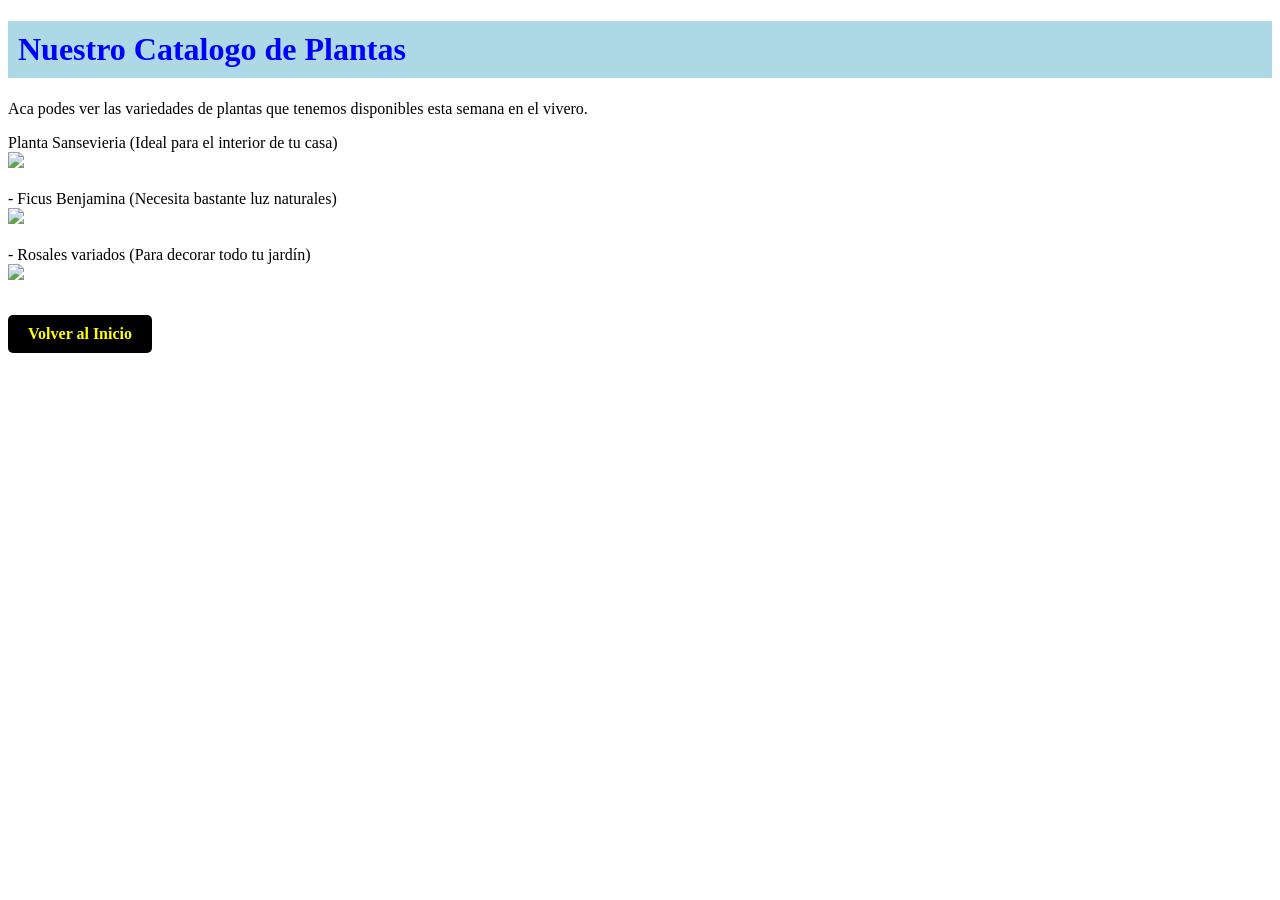
==== catalogo.html @ 85c23165 "entrega 3 css" ====
<!DOCTYPE html>
<html>
<head>
    <title>Vivero Raiz - Catalogo</title>
    <style>
        .boton-estilo {
            background-color: black;
            color: yellow;
            padding: 10px 20px;
            text-decoration: none;
            display: inline-block;
            font-weight: bold;
            border-radius: 5px;
            margin-top: 15px;
        }
    </style>
</head>
<body>

    <h1 style="color: blue; background-color: lightblue; padding: 10px;">
        Nuestro Catalogo de Plantas
    </h1>

    <p>
        Aca podes ver las variedades de plantas que tenemos disponibles esta semana en el vivero.
    </p> Planta Sansevieria (Ideal para el interior de tu casa)<br>
        <img src="img/planta1.jpg" width="200"><br><br>
        - Ficus Benjamina (Necesita bastante luz naturales)<br>
        <img src="img/planta2.jpg" width="200"><br><br>
        - Rosales variados (Para decorar todo tu jardín)<br>
        <img src="img/planta3.jpg" width="200">

     </p>

    <a href="index.html" class="boton-estilo">Volver al Inicio</a>

</body>
</html>
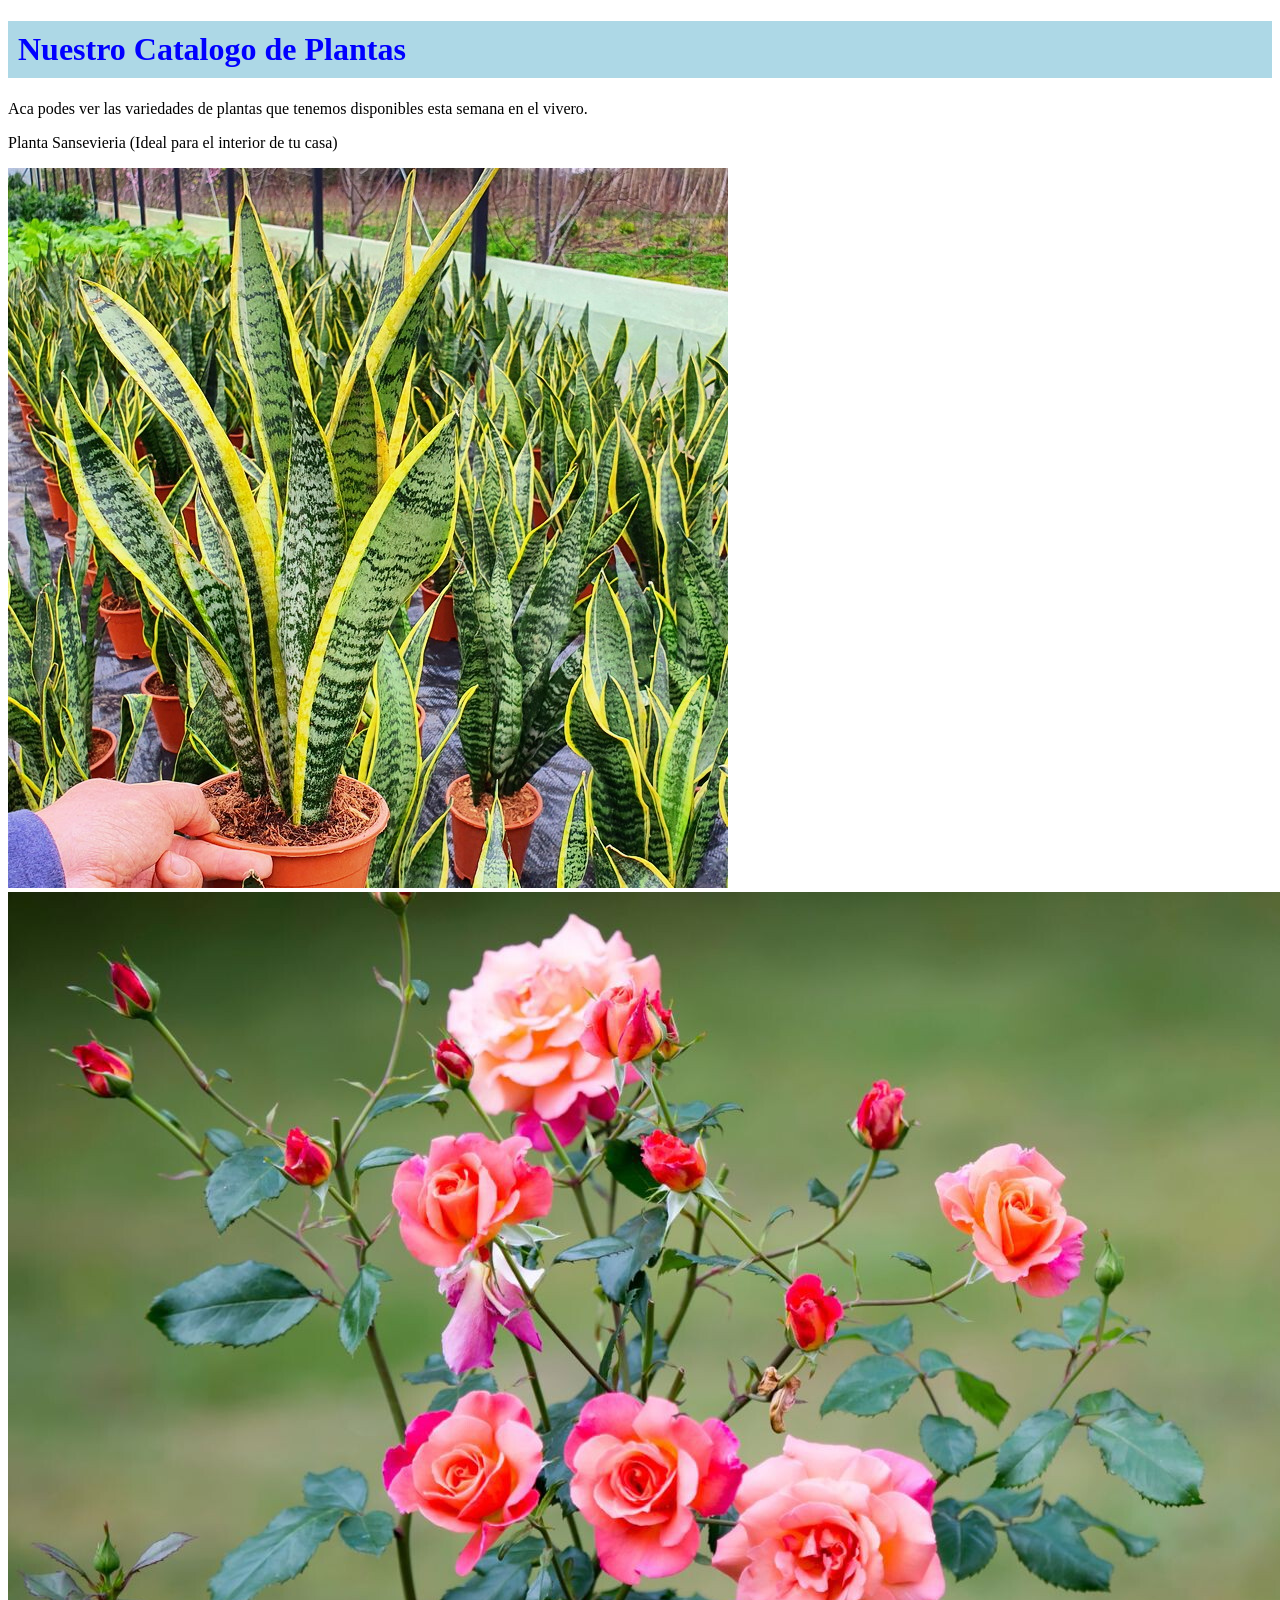
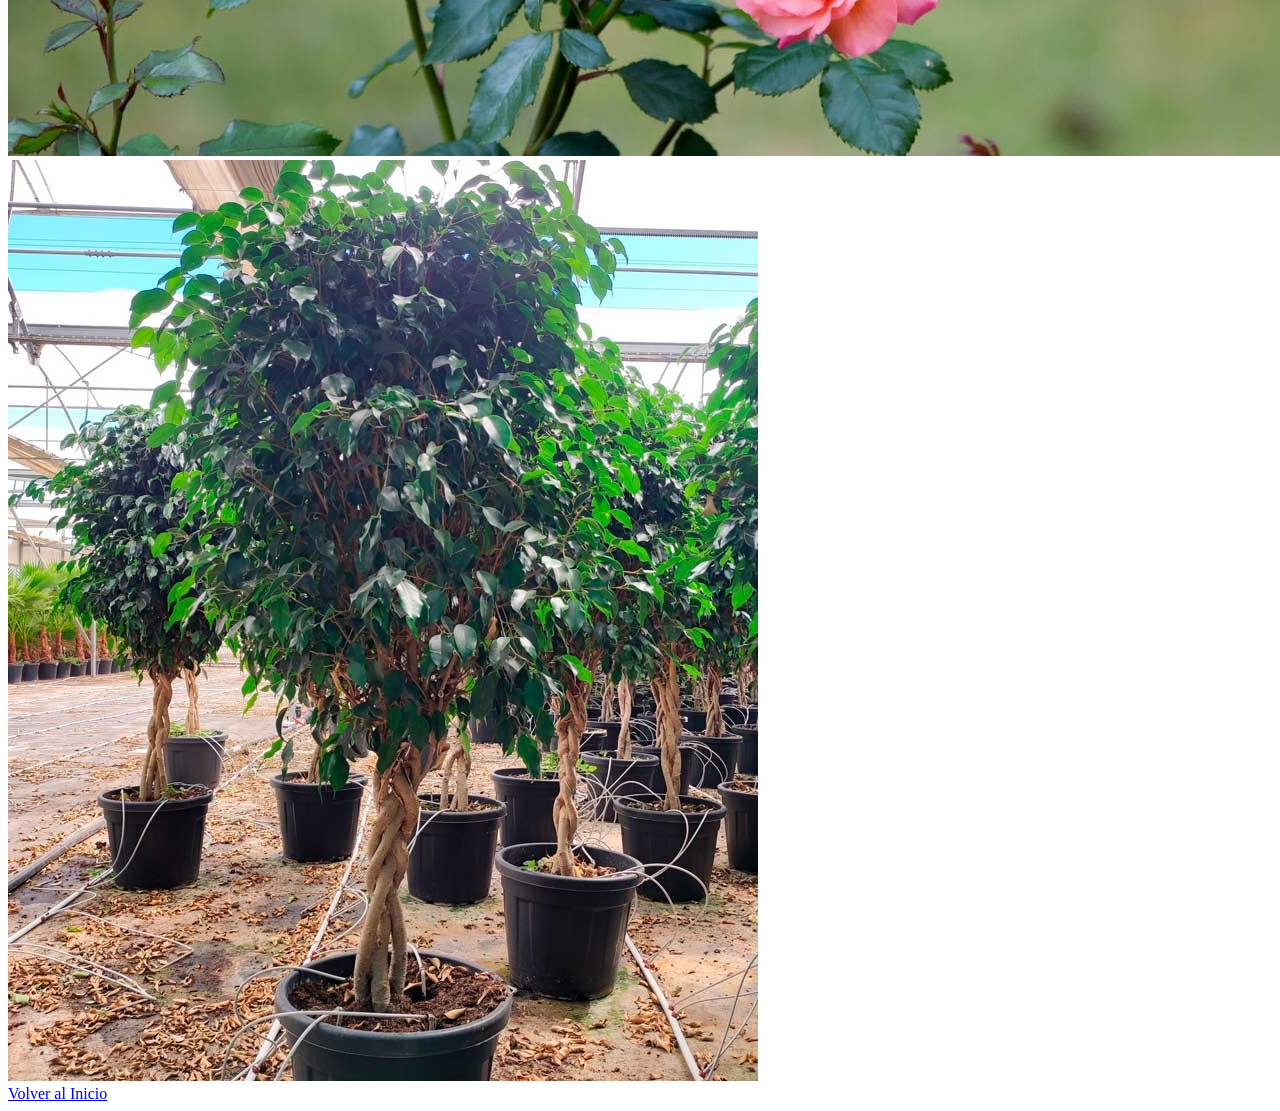
==== commit 1d2aef5c: "entrega hasta punto 5" ====
--- a/catalogo.html
+++ b/catalogo.html
@@ -2,18 +2,8 @@
 <html>
 <head>
     <title>Vivero Raiz - Catalogo</title>
-    <style>
-        .boton-estilo {
-            background-color: black;
-            color: yellow;
-            padding: 10px 20px;
-            text-decoration: none;
-            display: inline-block;
-            font-weight: bold;
-            border-radius: 5px;
-            margin-top: 15px;
-        }
-    </style>
+    <link rel="stylesheet" href="CATALOGO.CSS">
+
 </head>
 <body>
 
@@ -24,15 +14,20 @@
     <p>
         Aca podes ver las variedades de plantas que tenemos disponibles esta semana en el vivero.
     </p> Planta Sansevieria (Ideal para el interior de tu casa)<br>
-        <img src="img/planta1.jpg" width="200"><br><br>
-        - Ficus Benjamina (Necesita bastante luz naturales)<br>
-        <img src="img/planta2.jpg" width="200"><br><br>
-        - Rosales variados (Para decorar todo tu jardín)<br>
-        <img src="img/planta3.jpg" width="200">
+    </p>
+ 
 
-     </p>
+<img src="img/sansevieria.jpg" alt="Planta de interior">
+
+<img src="/img/rosales.jpeg"  alt="Planta de interior">
+
+
+<img src="img/ficus.jpg" alt="Planta de interior"><br>
+
+
+    
 
     <a href="index.html" class="boton-estilo">Volver al Inicio</a>
 
 </body>
-</html>+</html>
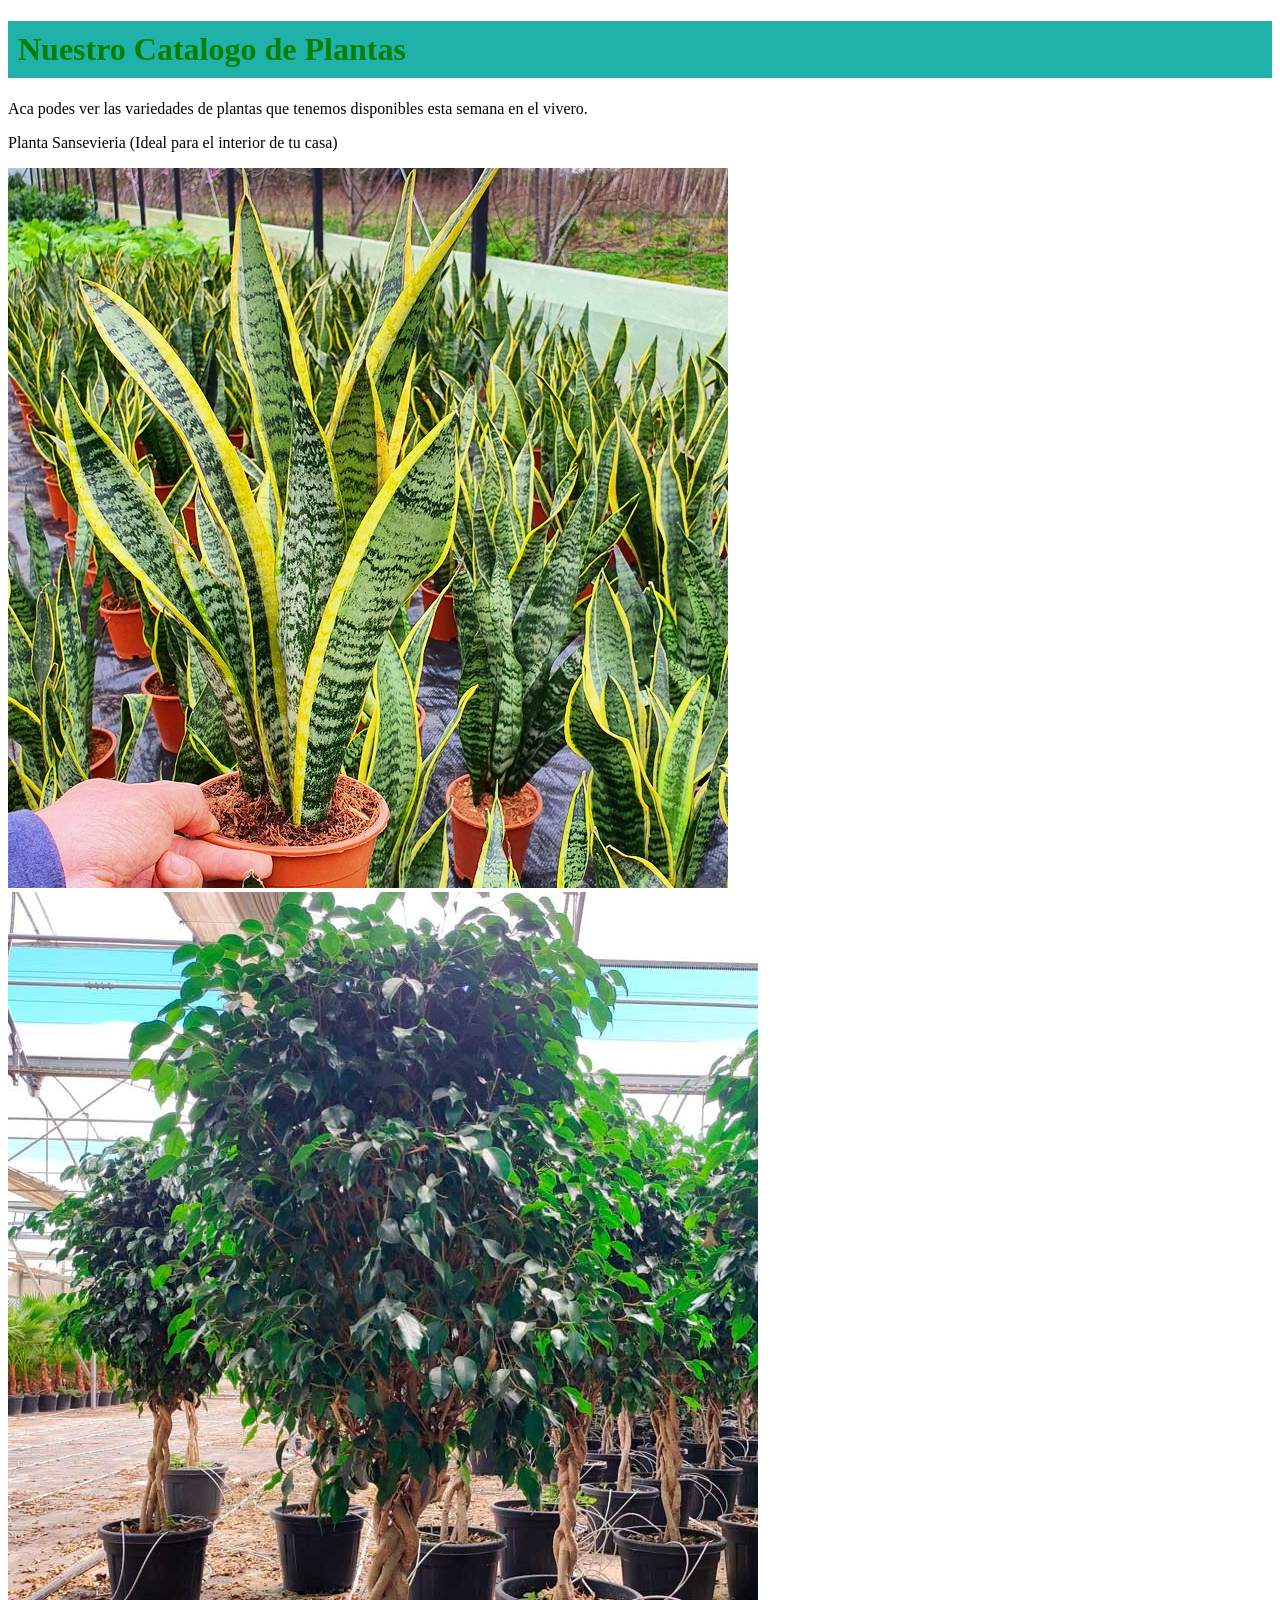
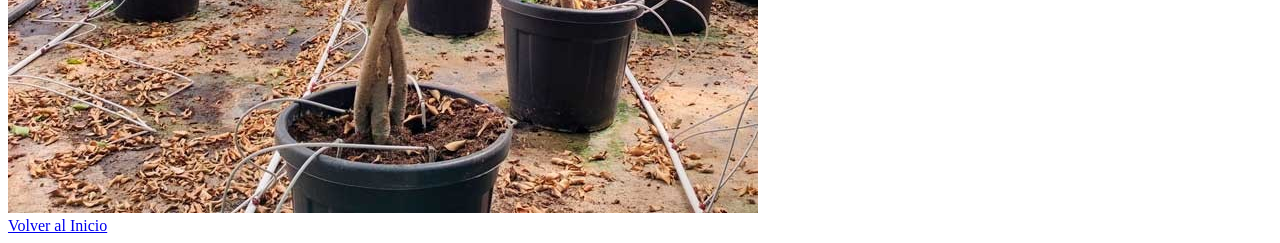
==== commit 05475218: "correccion" ====
--- a/catalogo.html
+++ b/catalogo.html
@@ -7,7 +7,7 @@
 </head>
 <body>
 
-    <h1 style="color: blue; background-color: lightblue; padding: 10px;">
+    <h1 style="color: green; background-color: lightseagreen; padding: 10px;">
         Nuestro Catalogo de Plantas
     </h1>
 
@@ -16,13 +16,17 @@
     </p> Planta Sansevieria (Ideal para el interior de tu casa)<br>
     </p>
  
+ <div   class="contenedor-plantas"
 
+
+
+
+ <img src="img/rosales.jpeg"  alt="Planta de interior">
 <img src="img/sansevieria.jpg" alt="Planta de interior">
 
-<img src="/img/rosales.jpeg"  alt="Planta de interior">
+<img src="img/ficus.jpg" alt="Planta de interior"><br>
 
-
-<img src="img/ficus.jpg" alt="Planta de interior"><br>
+</div>
 
 
     
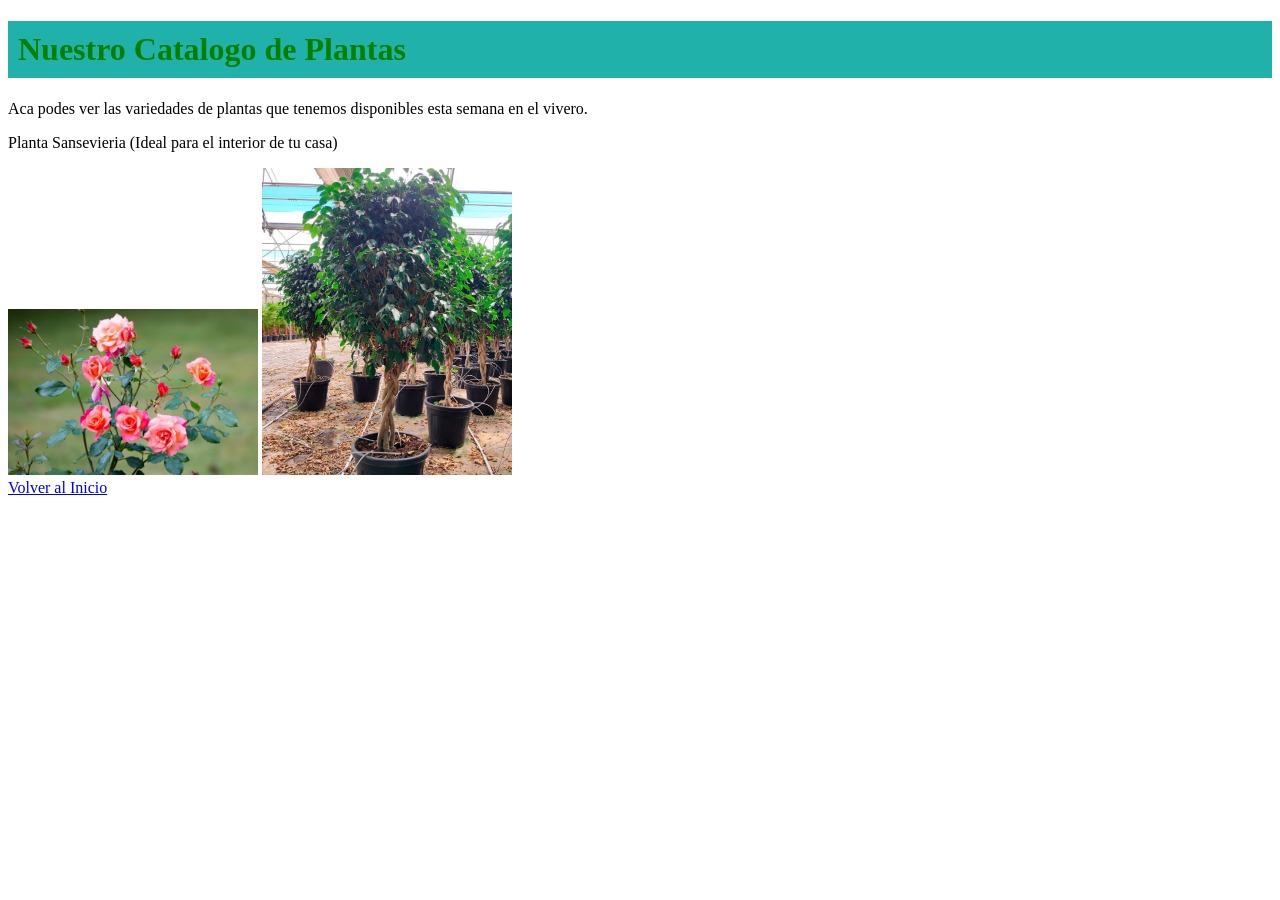
==== commit 2859d298: "catalogo.html" ====
--- a/catalogo.html
+++ b/catalogo.html
@@ -18,13 +18,12 @@
  
  <div   class="contenedor-plantas"
 
+<img src="img/sansevieria.jpg" alt="Planta de interior" width="250">
+<img src="img/rosales.jpeg" alt="Planta de interior" width="250">
+<img src="img/ficus.jpg" alt="Planta de interior" width="250">
 
 
 
- <img src="img/rosales.jpeg"  alt="Planta de interior">
-<img src="img/sansevieria.jpg" alt="Planta de interior">
-
-<img src="img/ficus.jpg" alt="Planta de interior"><br>
 
 </div>
 
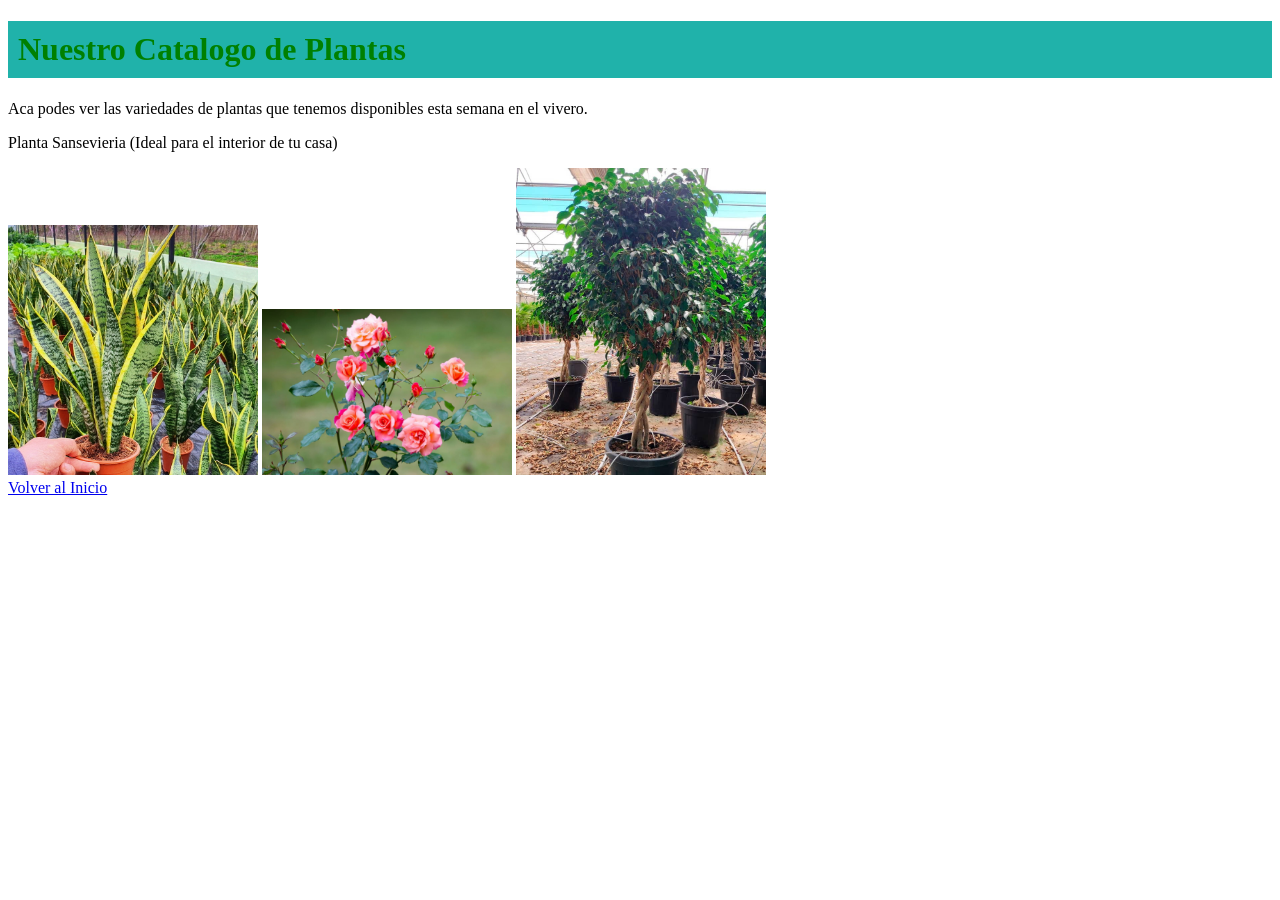
==== commit 0dccb5a5: "catalogo corrección" ====
--- a/catalogo.html
+++ b/catalogo.html
@@ -16,7 +16,8 @@
     </p> Planta Sansevieria (Ideal para el interior de tu casa)<br>
     </p>
  
- <div   class="contenedor-plantas"
+ <div   class="contenedor-plantas">
+    
 
 <img src="img/sansevieria.jpg" alt="Planta de interior" width="250">
 <img src="img/rosales.jpeg" alt="Planta de interior" width="250">
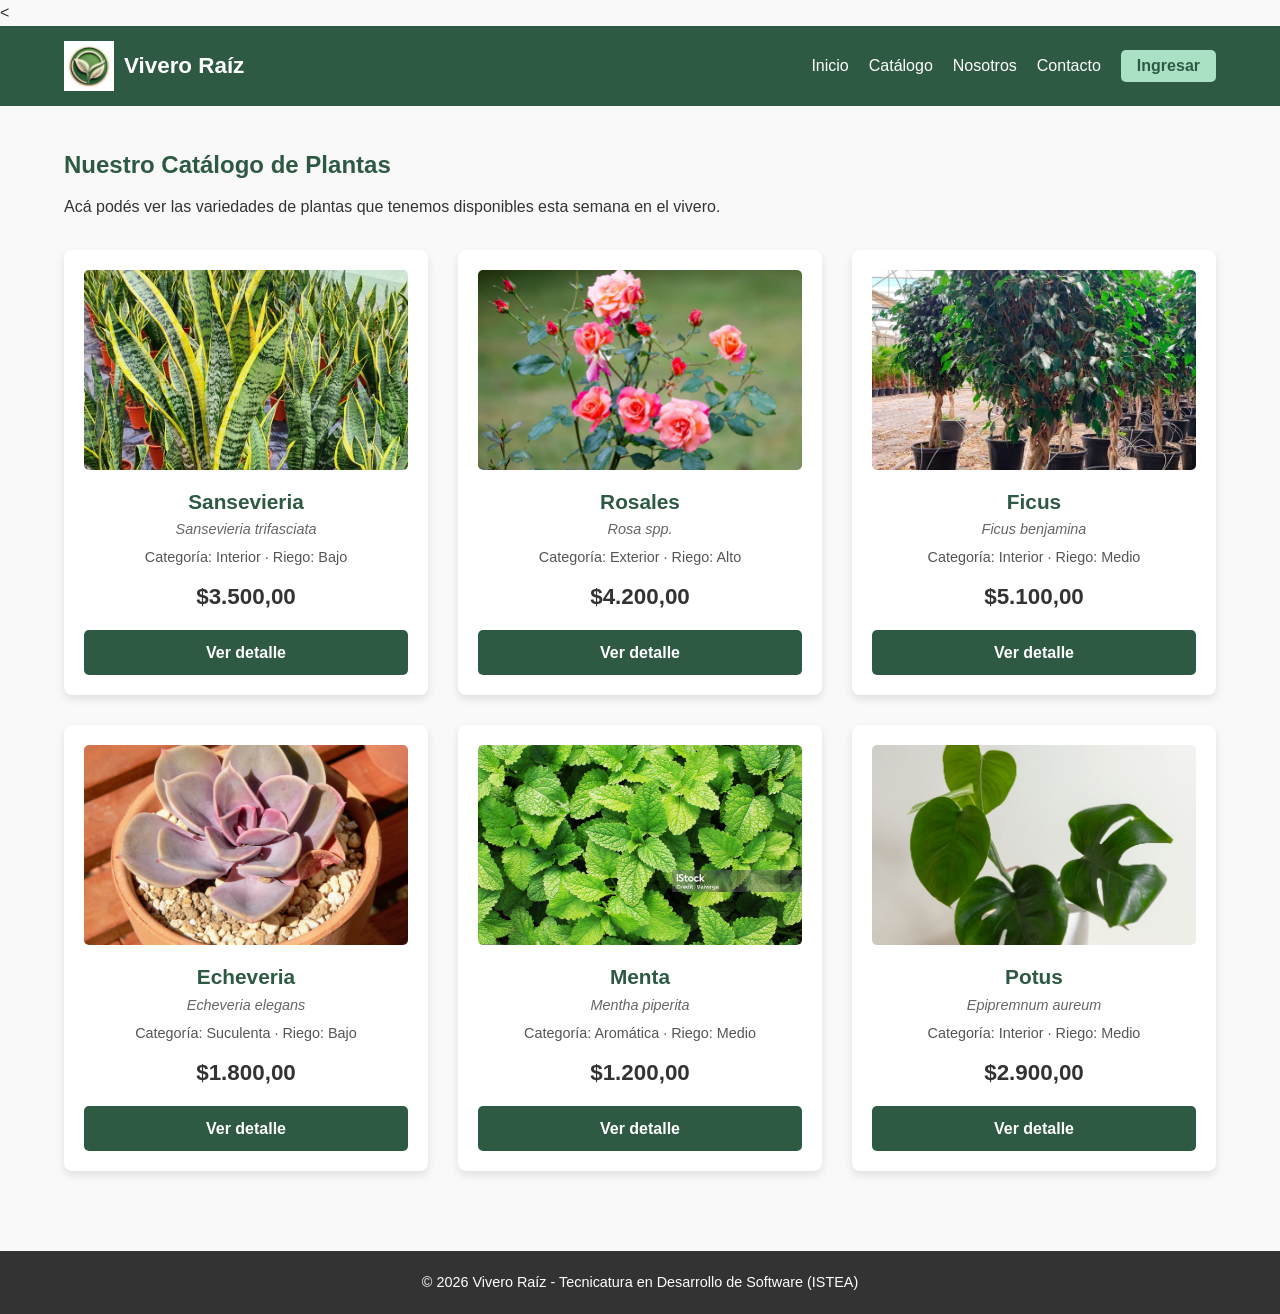
==== commit 38b55651: "correccion" ====
--- a/catalogo.html
+++ b/catalogo.html
@@ -1,37 +1,106 @@
-<!DOCTYPE html>
-<html>
+<<!DOCTYPE html>
+<html lang="es">
 <head>
-    <title>Vivero Raiz - Catalogo</title>
-    <link rel="stylesheet" href="CATALOGO.CSS">
-
+    <meta charset="UTF-8">
+    <title>Vivero Raíz - Catálogo</title>
+    <!-- Conectamos al archivo unico de estilos -->
+    <link rel="stylesheet" href="css/estilos.css">
 </head>
 <body>
 
-    <h1 style="color: green; background-color: lightseagreen; padding: 10px;">
-        Nuestro Catalogo de Plantas
-    </h1>
+    <!-- Encabezado unificado -->
+    <header>
+        <div class="logo-contenedor">
+            <img src="img/logovivero.jpg" alt="Logo de Vivero Raíz" width="50">
+            <span>Vivero Raíz</span>
+        </div>
+        <nav>
+            <ul>
+                <li><a href="index.html">Inicio</a></li>
+                <li><a href="catalogo.html">Catálogo</a></li>
+                <li><a href="nosotros.html">Nosotros</a></li>
+                <li><a href="contacto.html">Contacto</a></li>
+                <li><a href="login.html" class="btn-ingresar">Ingresar</a></li>
+            </ul>
+        </nav>
+    </header>
 
-    <p>
-        Aca podes ver las variedades de plantas que tenemos disponibles esta semana en el vivero.
-    </p> Planta Sansevieria (Ideal para el interior de tu casa)<br>
-    </p>
- 
- <div   class="contenedor-plantas">
-    
+    <!-- Contenido Principal -->
+    <main>
+        <section class="seccion-catalogo">
+            <h1>Nuestro Catálogo de Plantas</h1>
+            <p>Acá podés ver las variedades de plantas que tenemos disponibles esta semana en el vivero.</p>
 
-<img src="img/sansevieria.jpg" alt="Planta de interior" width="250">
-<img src="img/rosales.jpeg" alt="Planta de interior" width="250">
-<img src="img/ficus.jpg" alt="Planta de interior" width="250">
+            <div class="contenedor-plantas">
 
+                <!-- Planta 1 -->
+                <article class="producto-card">
+                    <img src="img/sansevieria.jpg" alt="Planta Sansevieria">
+                    <h3>Sansevieria</h3>
+                    <p class="cientifico">Sansevieria trifasciata</p>
+                    <p class="info-planta">Categoría: Interior · Riego: Bajo</p>
+                    <span class="precio">$3.500,00</span>
+                    <a href="planta.html" class="btn-detalle">Ver detalle</a>
+                </article>
 
+                <!-- Planta 2 -->
+                <article class="producto-card">
+                    <img src="img/rosales.jpeg" alt="Planta Rosales">
+                    <h3>Rosales</h3>
+                    <p class="cientifico">Rosa spp.</p>
+                    <p class="info-planta">Categoría: Exterior · Riego: Alto</p>
+                    <span class="precio">$4.200,00</span>
+                    <a href="planta.html" class="btn-detalle">Ver detalle</a>
+                </article>
 
+                <!-- Planta 3 -->
+                <article class="producto-card">
+                    <img src="img/ficus.jpg" alt="Planta Ficus">
+                    <h3>Ficus</h3>
+                    <p class="cientifico">Ficus benjamina</p>
+                    <p class="info-planta">Categoría: Interior · Riego: Medio</p>
+                    <span class="precio">$5.100,00</span>
+                    <a href="planta.html" class="btn-detalle">Ver detalle</a>
+                </article>
 
-</div>
+                <!-- Planta 4 -->
+                <article class="producto-card">
+                    <img src="img/succulent.jpg" alt="Planta Suculenta">
+                    <h3>Echeveria</h3>
+                    <p class="cientifico">Echeveria elegans</p>
+                    <p class="info-planta">Categoría: Suculenta · Riego: Bajo</p>
+                    <span class="precio">$1.800,00</span>
+                    <a href="planta.html" class="btn-detalle">Ver detalle</a>
+                </article>
 
+                <!-- Planta 5 -->
+                <article class="producto-card">
+                    <img src="img/menta.jpg" alt="Planta Aromática">
+                    <h3>Menta</h3>
+                    <p class="cientifico">Mentha piperita</p>
+                    <p class="info-planta">Categoría: Aromática · Riego: Medio</p>
+                    <span class="precio">$1.200,00</span>
+                    <a href="planta.html" class="btn-detalle">Ver detalle</a>
+                </article>
 
-    
+                <!-- Planta 6 -->
+                <article class="producto-card">
+                    <img src="img/potus.jpg" alt="Planta Potus">
+                    <h3>Potus</h3>
+                    <p class="cientifico">Epipremnum aureum</p>
+                    <p class="info-planta">Categoría: Interior · Riego: Medio</p>
+                    <span class="precio">$2.900,00</span>
+                    <a href="planta.html" class="btn-detalle">Ver detalle</a>
+                </article>
 
-    <a href="index.html" class="boton-estilo">Volver al Inicio</a>
+            </div>
+        </section>
+    </main>
+
+    <!-- Pie de pagina -->
+    <footer>
+        <p>&copy; 2026 Vivero Raíz - Tecnicatura en Desarrollo de Software (ISTEA)</p>
+    </footer>
 
 </body>
 </html>
--- a/css/estilos.css
+++ b/css/estilos.css
@@ -0,0 +1,338 @@
+:root {
+    --verde-principal: #2e5a44;
+    --verde-claro: #e8f0ec;
+    --texto-oscuro: #333333;
+    --blanco: #ffffff;
+    --fuente-base: 'Segoe UI', Tahoma, Geneva, Verdana, sans-serif;
+}
+
+* {
+    margin: 0;
+    padding: 0;
+    box-sizing: border-box;
+}
+
+body {
+    font-family: var(--fuente-base);
+    color: var(--texto-oscuro);
+    background-color: #f9f9f9;
+    line-height: 1.6;
+}
+
+/* Encabezado y Navegacion */
+header {
+    background-color: var(--verde-principal);
+    color: var(--blanco);
+    display: flex;
+    justify-content: space-between;
+    align-items: center;
+    padding: 15px 5%;
+}
+
+.logo-contenedor {
+    display: flex;
+    align-items: center;
+    gap: 10px;
+}
+
+.logo-contenedor span {
+    font-size: 1.4rem;
+    font-weight: bold;
+}
+
+header nav ul {
+    list-style: none;
+    display: flex;
+    gap: 20px;
+    align-items: center;
+}
+
+header nav ul li a {
+    color: var(--blanco);
+    text-decoration: none;
+    font-weight: 500;
+    transition: color 0.3s;
+}
+
+header nav ul li a:hover {
+    color: #aae0c4;
+}
+
+.btn-ingresar {
+    display: inline-block;
+    background-color: #aae0c4;
+    color: #2e5a44 !important;
+    padding: 8px 16px;
+    border-radius: 5px;
+    font-weight: bold;
+    text-decoration: none;
+    line-height: 1;
+}
+
+.btn-ingresar:hover {
+    background-color: var(--blanco);
+    color: #2e5a44 !important;
+}
+
+/* Pagina de Inicio */
+main {
+    padding: 40px 5%;
+    min-height: 80vh;
+}
+
+.bienvenida {
+    text-align: center;
+    margin-bottom: 50px;
+    background-color: var(--verde-claro);
+    padding: 40px;
+    border-radius: 10px;
+}
+
+.bienvenida h1 {
+    color: var(--verde-principal);
+    margin-bottom: 15px;
+}
+
+.btn-principal {
+    display: inline-block;
+    background-color: var(--verde-principal);
+    color: var(--blanco);
+    padding: 12px 24px;
+    text-decoration: none;
+    border-radius: 5px;
+    margin-top: 20px;
+    font-weight: bold;
+}
+
+.btn-principal:hover {
+    background-color: #1e3d2e;
+}
+
+.destacados h2 {
+    text-align: center;
+    color: var(--verde-principal);
+    margin-bottom: 30px;
+}
+
+.categorias-home {
+    display: flex;
+    gap: 20px;
+    justify-content: center;
+}
+
+.categoria-item {
+    background: var(--blanco);
+    padding: 20px;
+    border-radius: 8px;
+    box-shadow: 0 2px 5px rgba(0,0,0,0.1);
+    width: 300px;
+    text-align: center;
+}
+
+/* Seccion Catalogo */
+.seccion-catalogo h1 {
+    color: var(--verde-principal);
+    margin-bottom: 10px;
+}
+
+.contenedor-plantas {
+    display: grid;
+    grid-template-columns: repeat(auto-fit, minmax(280px, 1fr));
+    gap: 30px;
+    margin-top: 30px;
+}
+
+.producto-card {
+    background-color: var(--blanco);
+    border-radius: 8px;
+    box-shadow: 0 4px 8px rgba(0,0,0,0.1);
+    padding: 20px;
+    text-align: center;
+    display: flex;
+    flex-direction: column;
+    justify-content: space-between;
+}
+
+.producto-card img {
+    width: 100%;
+    height: 200px;
+    object-fit: cover;
+    border-radius: 5px;
+    margin-bottom: 15px;
+}
+
+.producto-card h3 {
+    color: var(--verde-principal);
+    font-size: 1.3rem;
+}
+
+.producto-card .cientifico {
+    font-style: italic;
+    color: #666;
+    font-size: 0.9rem;
+    margin-bottom: 5px;
+}
+
+.producto-card .info-planta {
+    font-size: 0.9rem;
+    color: #555;
+    margin-bottom: 10px;
+}
+
+.producto-card .precio {
+    font-size: 1.4rem;
+    font-weight: bold;
+    color: var(--texto-oscuro);
+    margin-bottom: 15px;
+    display: block;
+}
+
+.btn-detalle {
+    background-color: var(--verde-principal);
+    color: var(--blanco);
+    padding: 10px;
+    text-decoration: none;
+    border-radius: 5px;
+    font-weight: bold;
+    display: block;
+}
+
+.btn-detalle:hover {
+    background-color: #1e3d2e;
+}
+
+/* Formularios de Gestion y Contacto */
+.formulario-contenedor {
+    max-width: 500px;
+    margin: 0 auto 40px auto;
+    background-color: var(--blanco);
+    padding: 30px;
+    border-radius: 8px;
+    box-shadow: 0 4px 10px rgba(0,0,0,0.1);
+}
+
+.formulario-contenedor h2 {
+    color: var(--verde-principal);
+    margin-bottom: 10px;
+    font-size: 1.6rem;
+}
+
+.formulario-contenedor p {
+    color: #666;
+    margin-bottom: 20px;
+    font-size: 0.95rem;
+}
+
+.mi-formulario {
+    display: flex;
+    flex-direction: column;
+    gap: 15px;
+}
+
+.campo-grupo {
+    display: flex;
+    flex-direction: column;
+    gap: 5px;
+}
+
+.campo-grupo label {
+    font-weight: 600;
+    font-size: 0.9rem;
+}
+
+.campo-grupo input, 
+.campo-grupo select, 
+.campo-grupo textarea {
+    padding: 10px;
+    border: 1px solid #ccc;
+    border-radius: 5px;
+    font-family: var(--fuente-base);
+    font-size: 1rem;
+    transition: border-color 0.3s;
+}
+
+.campo-grupo input:focus, 
+.campo-grupo select:focus, 
+.campo-grupo textarea:focus {
+    outline: none;
+    border-color: var(--verde-principal);
+    box-shadow: 0 0 5px rgba(46, 90, 68, 0.3);
+}
+
+.campo-checkbox {
+    display: flex;
+    align-items: center;
+    gap: 10px;
+    font-size: 0.9rem;
+}
+
+.btn-formulario {
+    background-color: var(--verde-principal);
+    color: var(--blanco);
+    padding: 12px;
+    border: none;
+    border-radius: 5px;
+    font-weight: bold;
+    font-size: 1rem;
+    cursor: pointer;
+    transition: background-color 0.3s;
+}
+
+.btn-formulario:hover {
+    background-color: #1e3d2e;
+}
+
+.mensaje-error-box {
+    background-color: #f8d7da;
+    color: #721c24;
+    padding: 12px;
+    border-left: 5px solid #f5c6cb;
+    border-radius: 4px;
+    font-size: 0.9rem;
+    margin-bottom: 10px;
+}
+
+/* Seccion Institucional */
+.historia-seccion, .linea-tiempo-seccion, .equipo-seccion {
+    margin-bottom: 40px;
+}
+
+.historia-seccion h2, .linea-tiempo-seccion h2, .equipo-seccion h2 {
+    color: var(--verde-principal);
+    margin-bottom: 15px;
+    border-bottom: 2px solid var(--verde-claro);
+    padding-bottom: 5px;
+}
+
+.linea-tiempo, .grilla-equipo {
+    display: flex;
+    gap: 20px;
+    flex-wrap: wrap;
+    margin-top: 15px;
+}
+
+.hito, .miembro {
+    background-color: var(--blanco);
+    padding: 20px;
+    border-radius: 6px;
+    box-shadow: 0 2px 5px rgba(0,0,0,0.05);
+    flex: 1;
+    min-width: 250px;
+}
+
+.hito h3 {
+    color: var(--verde-principal);
+    margin-bottom: 5px;
+}
+
+/* Pie de pagina */
+footer {
+    background-color: #333333;
+    color: var(--blanco);
+    text-align: center;
+    padding: 20px;
+    margin-top: 40px;
+    font-size: 0.9rem;
+
+    
+}
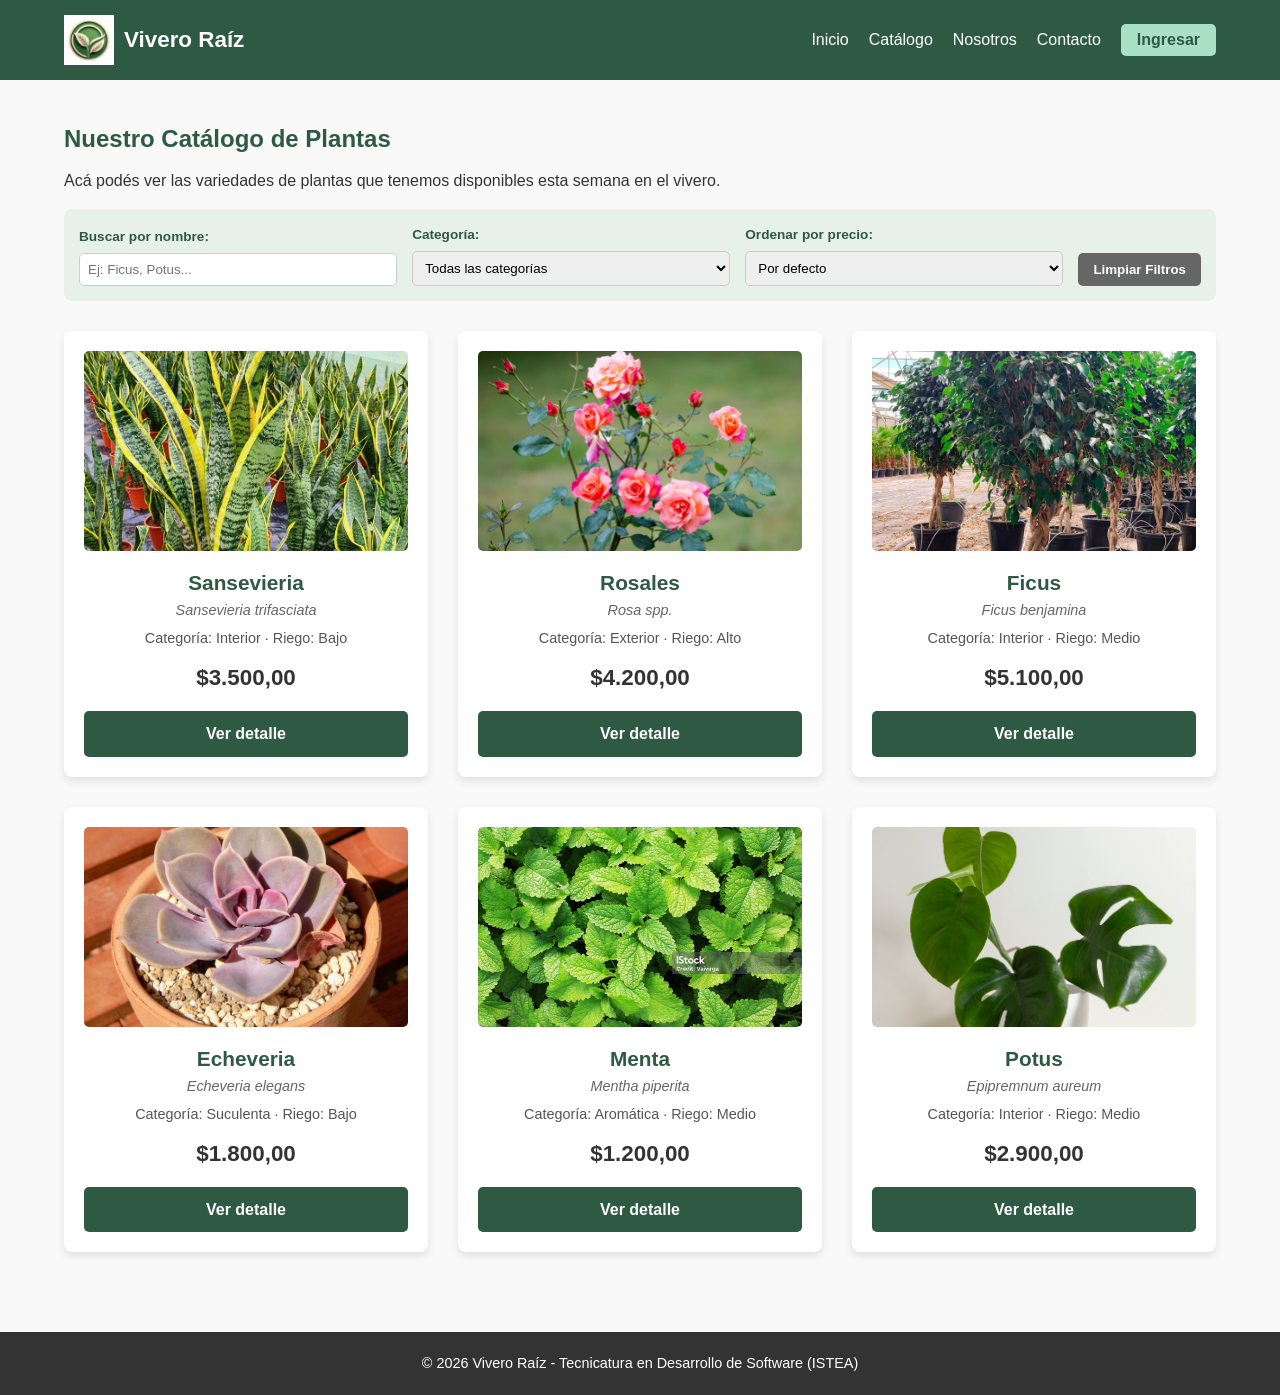
==== commit 28abfff9: "trabajo final" ====
--- a/catalogo.html
+++ b/catalogo.html
@@ -1,14 +1,52 @@
-<<!DOCTYPE html>
+<!DOCTYPE html>
 <html lang="es">
 <head>
     <meta charset="UTF-8">
     <title>Vivero Raíz - Catálogo</title>
-    <!-- Conectamos al archivo unico de estilos -->
     <link rel="stylesheet" href="css/estilos.css">
+    <style>
+        .barra-filtros-it {
+            display: flex;
+            gap: 15px;
+            background-color: #e8f0ec;
+            padding: 15px;
+            border-radius: 8px;
+            margin-bottom: 25px;
+            flex-wrap: wrap;
+            align-items: flex-end;
+        }
+        .filtro-control-it {
+            display: flex;
+            flex-direction: column;
+            gap: 5px;
+            flex: 1;
+            min-width: 160px;
+        }
+        .filtro-control-it label {
+            font-weight: 600;
+            font-size: 0.85rem;
+            color: #2e5a44;
+        }
+        .filtro-control-it input, .filtro-control-it select {
+            padding: 8px;
+            border: 1px solid #ccc;
+            border-radius: 5px;
+            font-family: 'Segoe UI', Tahoma, Geneva, Verdana, sans-serif;
+        }
+        .btn-limpiar-it {
+            background-color: #666;
+            color: #fff;
+            padding: 9px 15px;
+            border: none;
+            border-radius: 5px;
+            cursor: pointer;
+            font-weight: bold;
+        }
+        .btn-limpiar-it:hover { background-color: #444; }
+    </style>
 </head>
 <body>
 
-    <!-- Encabezado unificado -->
     <header>
         <div class="logo-contenedor">
             <img src="img/logovivero.jpg" alt="Logo de Vivero Raíz" width="50">
@@ -25,15 +63,39 @@
         </nav>
     </header>
 
-    <!-- Contenido Principal -->
     <main>
         <section class="seccion-catalogo">
             <h1>Nuestro Catálogo de Plantas</h1>
-            <p>Acá podés ver las variedades de plantas que tenemos disponibles esta semana en el vivero.</p>
+            <p style="margin-bottom: 15px;">Acá podés ver las variedades de plantas que tenemos disponibles esta semana en el vivero.</p>
+
+            <div class="barra-filtros-it">
+                <div class="filtro-control-it">
+                    <label for="buscador">Buscar por nombre:</label>
+                    <input type="text" id="buscador" placeholder="Ej: Ficus, Potus...">
+                </div>
+                <div class="filtro-control-it">
+                    <label for="filtro-categoria">Categoría:</label>
+                    <select id="filtro-categoria">
+                        <option value="todos">Todas las categorías</option>
+                        <option value="Interior">Interior</option>
+                        <option value="Exterior">Exterior</option>
+                        <option value="Suculenta">Suculentas</option>
+                        <option value="Aromática">Aromáticas</option>
+                    </select>
+                </div>
+                <div class="filtro-control-it">
+                    <label for="orden">Ordenar por precio:</label>
+                    <select id="orden">
+                        <option value="defecto">Por defecto</option>
+                        <option value="precio-asc">Menor precio primero</option>
+                        <option value="precio-desc">Mayor precio primero</option>
+                    </select>
+                </div>
+                <button id="btn-limpiar" class="btn-limpiar-it">Limpiar Filtros</button>
+            </div>
 
             <div class="contenedor-plantas">
 
-                <!-- Planta 1 -->
                 <article class="producto-card">
                     <img src="img/sansevieria.jpg" alt="Planta Sansevieria">
                     <h3>Sansevieria</h3>
@@ -43,7 +105,6 @@
                     <a href="planta.html" class="btn-detalle">Ver detalle</a>
                 </article>
 
-                <!-- Planta 2 -->
                 <article class="producto-card">
                     <img src="img/rosales.jpeg" alt="Planta Rosales">
                     <h3>Rosales</h3>
@@ -53,7 +114,6 @@
                     <a href="planta.html" class="btn-detalle">Ver detalle</a>
                 </article>
 
-                <!-- Planta 3 -->
                 <article class="producto-card">
                     <img src="img/ficus.jpg" alt="Planta Ficus">
                     <h3>Ficus</h3>
@@ -63,7 +123,6 @@
                     <a href="planta.html" class="btn-detalle">Ver detalle</a>
                 </article>
 
-                <!-- Planta 4 -->
                 <article class="producto-card">
                     <img src="img/succulent.jpg" alt="Planta Suculenta">
                     <h3>Echeveria</h3>
@@ -73,7 +132,6 @@
                     <a href="planta.html" class="btn-detalle">Ver detalle</a>
                 </article>
 
-                <!-- Planta 5 -->
                 <article class="producto-card">
                     <img src="img/menta.jpg" alt="Planta Aromática">
                     <h3>Menta</h3>
@@ -83,7 +141,6 @@
                     <a href="planta.html" class="btn-detalle">Ver detalle</a>
                 </article>
 
-                <!-- Planta 6 -->
                 <article class="producto-card">
                     <img src="img/potus.jpg" alt="Planta Potus">
                     <h3>Potus</h3>
@@ -97,10 +154,19 @@
         </section>
     </main>
 
-    <!-- Pie de pagina -->
     <footer>
         <p>&copy; 2026 Vivero Raíz - Tecnicatura en Desarrollo de Software (ISTEA)</p>
     </footer>
 
+    <script src="js/datos.js"></script>
+    <script src="js/api.js"></script>
+    <script src="js/auth.js"></script>
+
 </body>
 </html>
+
+
+
+
+
+
